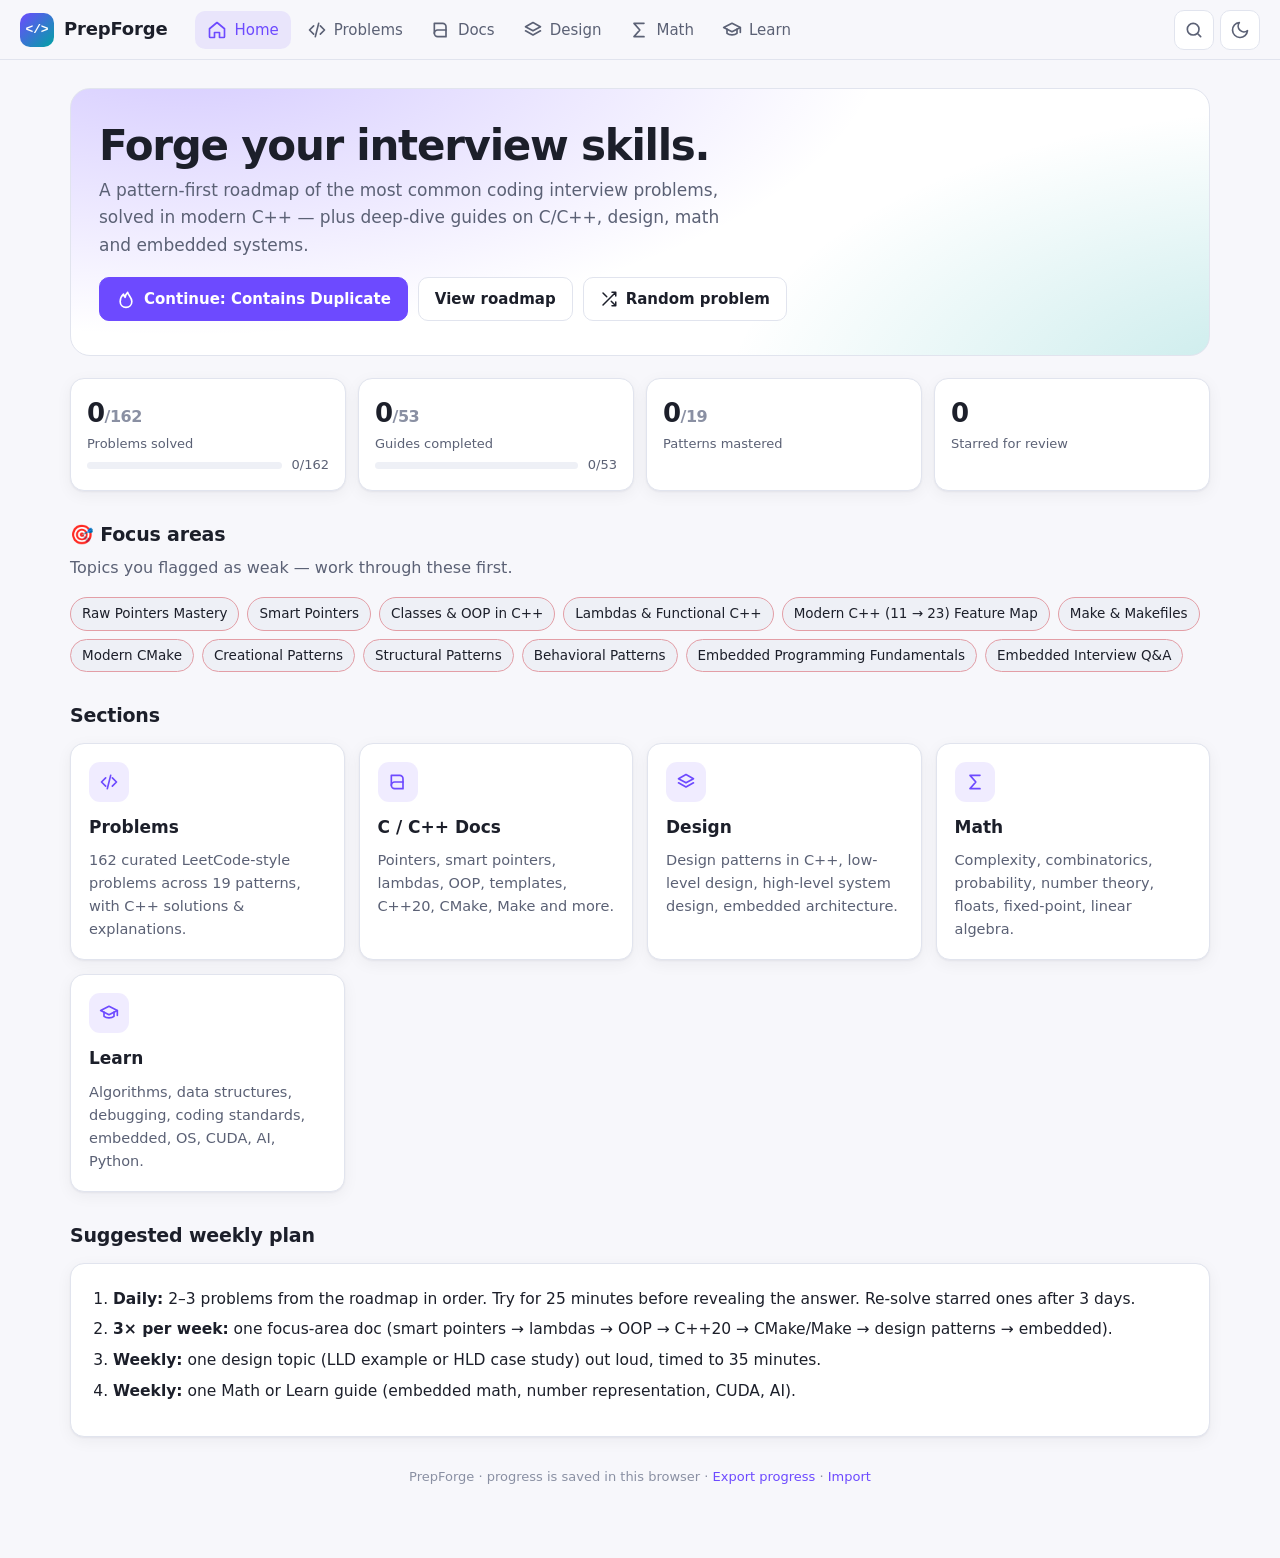
==== index.html @ 1834f897 "Add PrepForge interview prep site for GitHub Pages Static, dependency-free single-page site (works o" ====
<!doctype html>
<html lang="en">
<head>
  <meta charset="utf-8">
  <meta name="viewport" content="width=device-width, initial-scale=1, viewport-fit=cover">
  <title>PrepForge — C/C++ Interview Prep</title>
  <meta name="description" content="Pattern-based LeetCode roadmap with C++ solutions, plus in-depth C/C++, design, math, embedded, CUDA and AI study guides.">
  <meta name="theme-color" content="#0f1117" media="(prefers-color-scheme: dark)">
  <meta name="theme-color" content="#f7f7fb" media="(prefers-color-scheme: light)">
  <link rel="icon" href="data:image/svg+xml,%3Csvg xmlns='http://www.w3.org/2000/svg' viewBox='0 0 64 64'%3E%3Crect width='64' height='64' rx='14' fill='%237c5cff'/%3E%3Cpath d='M22 20 10 32l12 12M42 20l12 12-12 12M36 16l-8 32' stroke='white' stroke-width='5' fill='none' stroke-linecap='round' stroke-linejoin='round'/%3E%3C/svg%3E">
  <link rel="stylesheet" href="css/style.css">
  <script>
    // Apply saved theme before paint to avoid a flash.
    (function () {
      try {
        var t = localStorage.getItem('pf.theme');
        if (!t) t = matchMedia('(prefers-color-scheme: dark)').matches ? 'dark' : 'light';
        document.documentElement.setAttribute('data-theme', t);
      } catch (e) { document.documentElement.setAttribute('data-theme', 'dark'); }
    })();
  </script>
</head>
<body>
  <header class="topbar">
    <a class="brand" href="#/">
      <span class="brand-logo" aria-hidden="true">&lt;/&gt;</span>
      <span class="brand-name">PrepForge</span>
    </a>
    <nav class="topnav" id="topnav" aria-label="Main"></nav>
    <div class="top-actions">
      <button class="icon-btn" id="searchBtn" aria-label="Search (press /)" title="Search (/)">
        <svg viewBox="0 0 24 24" width="20" height="20"><circle cx="11" cy="11" r="7"/><path d="m20 20-3.5-3.5"/></svg>
      </button>
      <button class="icon-btn" id="themeBtn" aria-label="Toggle dark mode" title="Toggle theme">
        <svg class="i-sun" viewBox="0 0 24 24" width="20" height="20"><circle cx="12" cy="12" r="4"/><path d="M12 2v2M12 20v2M4.9 4.9l1.4 1.4M17.7 17.7l1.4 1.4M2 12h2M20 12h2M4.9 19.1l1.4-1.4M17.7 6.3l1.4-1.4"/></svg>
        <svg class="i-moon" viewBox="0 0 24 24" width="20" height="20"><path d="M21 12.8A9 9 0 1 1 11.2 3a7 7 0 0 0 9.8 9.8z"/></svg>
      </button>
    </div>
  </header>

  <main id="app" tabindex="-1">
    <div class="loading">Loading…</div>
  </main>

  <nav class="bottomnav" id="bottomnav" aria-label="Main mobile"></nav>

  <div class="search-overlay" id="searchOverlay" hidden>
    <div class="search-panel" role="dialog" aria-label="Search">
      <div class="search-input-row">
        <svg viewBox="0 0 24 24" width="20" height="20"><circle cx="11" cy="11" r="7"/><path d="m20 20-3.5-3.5"/></svg>
        <input id="searchInput" type="search" placeholder="Search problems, docs, patterns…" autocomplete="off">
        <button class="icon-btn" id="searchClose" aria-label="Close search">✕</button>
      </div>
      <div class="search-results" id="searchResults"></div>
    </div>
  </div>

  <noscript><p style="padding:2rem">PrepForge needs JavaScript enabled.</p></noscript>
  <script src="js/manifest.js"></script>
  <script src="js/markdown.js"></script>
  <script src="js/app.js"></script>
</body>
</html>
---- css/style.css ----
/* ===== Theme tokens ===== */
:root {
  --bg: #f7f7fb;
  --bg-elev: #ffffff;
  --bg-soft: #eef0f6;
  --bg-code: #f3f4f9;
  --text: #1c1f2a;
  --text-dim: #5b6175;
  --text-faint: #8a90a3;
  --border: #e1e4ee;
  --accent: #6d4aff;
  --accent-2: #00a3a3;
  --accent-soft: rgba(109, 74, 255, .10);
  --easy: #12a150;
  --medium: #d68a00;
  --hard: #e5484d;
  --shadow: 0 1px 2px rgba(20, 22, 40, .05), 0 4px 16px rgba(20, 22, 40, .05);
  --radius: 14px;
  --mono: ui-monospace, SFMono-Regular, "JetBrains Mono", "Cascadia Code", Menlo, Consolas, monospace;
  --sans: system-ui, -apple-system, "Segoe UI", Roboto, "Helvetica Neue", Arial, sans-serif;
  /* syntax */
  --tk-kw: #8a3ffc;
  --tk-type: #0072c3;
  --tk-str: #198038;
  --tk-num: #b8530b;
  --tk-com: #8a90a3;
  --tk-pre: #d0177a;
  --tk-fn: #005d5d;
  --topbar-h: 60px;
  --bottomnav-h: 0px;
  color-scheme: light;
}
[data-theme="dark"] {
  --bg: #0f1117;
  --bg-elev: #171a23;
  --bg-soft: #1e2230;
  --bg-code: #12141c;
  --text: #e7e9f0;
  --text-dim: #a3a9bb;
  --text-faint: #6f7589;
  --border: #272b3a;
  --accent: #9d85ff;
  --accent-2: #3dd6d0;
  --accent-soft: rgba(157, 133, 255, .14);
  --easy: #3ddc84;
  --medium: #ffc53d;
  --hard: #ff6369;
  --shadow: 0 1px 2px rgba(0, 0, 0, .3), 0 6px 20px rgba(0, 0, 0, .25);
  --tk-kw: #c792ea;
  --tk-type: #82aaff;
  --tk-str: #c3e88d;
  --tk-num: #f78c6c;
  --tk-com: #697098;
  --tk-pre: #ff79c6;
  --tk-fn: #89ddff;
  color-scheme: dark;
}

/* ===== Base ===== */
* { box-sizing: border-box; }
html { -webkit-text-size-adjust: 100%; scroll-padding-top: calc(var(--topbar-h) + 12px); }
body {
  margin: 0;
  background: var(--bg);
  color: var(--text);
  font: 16px/1.6 var(--sans);
  min-height: 100vh;
  overflow-x: hidden;
}
a { color: var(--accent); text-decoration: none; }
a:hover { text-decoration: underline; }
button { font: inherit; color: inherit; cursor: pointer; }
svg { stroke: currentColor; fill: none; stroke-width: 2; stroke-linecap: round; stroke-linejoin: round; flex-shrink: 0; }
:focus-visible { outline: 2px solid var(--accent); outline-offset: 2px; border-radius: 6px; }
main { outline: none; }

/* ===== Top bar ===== */
.topbar {
  position: sticky; top: 0; z-index: 50;
  height: var(--topbar-h);
  display: flex; align-items: center; gap: 16px;
  padding: 0 20px;
  background: color-mix(in srgb, var(--bg) 85%, transparent);
  backdrop-filter: saturate(1.4) blur(12px);
  -webkit-backdrop-filter: saturate(1.4) blur(12px);
  border-bottom: 1px solid var(--border);
}
.brand { display: flex; align-items: center; gap: 10px; color: var(--text); font-weight: 700; font-size: 18px; letter-spacing: -.01em; }
.brand:hover { text-decoration: none; }
.brand-logo {
  display: grid; place-items: center; width: 34px; height: 34px; border-radius: 10px;
  background: linear-gradient(135deg, var(--accent), var(--accent-2));
  color: #fff; font: 700 13px var(--mono);
}
.topnav { display: flex; gap: 4px; margin-left: 12px; flex: 1; }
.topnav a {
  display: flex; align-items: center; gap: 7px;
  padding: 7px 12px; border-radius: 10px; color: var(--text-dim); font-weight: 500; font-size: 15px;
}
.topnav a:hover { background: var(--bg-soft); color: var(--text); text-decoration: none; }
.topnav a.active { background: var(--accent-soft); color: var(--accent); }
.top-actions { display: flex; gap: 6px; margin-left: auto; }
.icon-btn {
  display: grid; place-items: center; width: 40px; height: 40px;
  border-radius: 10px; border: 1px solid var(--border); background: var(--bg-elev); color: var(--text-dim);
}
.icon-btn:hover { color: var(--text); border-color: var(--text-faint); }
[data-theme="dark"] .i-moon, [data-theme="light"] .i-sun { display: none; }

/* ===== Bottom nav (mobile) ===== */
.bottomnav { display: none; }
@media (max-width: 860px) {
  :root { --bottomnav-h: 64px; }
  .topnav { display: none; }
  .topbar { padding: 0 16px; }
  .bottomnav {
    display: flex; position: fixed; bottom: 0; left: 0; right: 0; z-index: 50;
    height: calc(var(--bottomnav-h) + env(safe-area-inset-bottom));
    padding-bottom: env(safe-area-inset-bottom);
    background: color-mix(in srgb, var(--bg-elev) 92%, transparent);
    backdrop-filter: blur(12px); -webkit-backdrop-filter: blur(12px);
    border-top: 1px solid var(--border);
  }
  .bottomnav a {
    flex: 1; display: flex; flex-direction: column; align-items: center; justify-content: center; gap: 3px;
    color: var(--text-faint); font-size: 11px; font-weight: 600; min-width: 0;
  }
  .bottomnav a:hover { text-decoration: none; }
  .bottomnav a.active { color: var(--accent); }
  body { padding-bottom: calc(var(--bottomnav-h) + env(safe-area-inset-bottom)); }
}

/* ===== Layout ===== */
#app { max-width: 1180px; margin: 0 auto; padding: 28px 20px 60px; }
@media (max-width: 600px) { #app { padding: 18px 16px 40px; } }
.loading { color: var(--text-dim); padding: 40px 0; text-align: center; }
.page-head { margin-bottom: 22px; }
.page-head h1 { margin: 0 0 6px; font-size: clamp(26px, 4vw, 34px); letter-spacing: -.02em; line-height: 1.2; }
.page-head p { margin: 0; color: var(--text-dim); max-width: 760px; }
.crumbs { font-size: 14px; color: var(--text-faint); margin-bottom: 10px; display: flex; flex-wrap: wrap; gap: 6px; align-items: center; }
.crumbs a { color: var(--text-dim); }
.muted { color: var(--text-dim); }
.faint { color: var(--text-faint); }

.card {
  background: var(--bg-elev); border: 1px solid var(--border); border-radius: var(--radius);
  box-shadow: var(--shadow); padding: 18px;
}
.grid { display: grid; gap: 14px; }
.grid-2 { grid-template-columns: repeat(auto-fill, minmax(280px, 1fr)); }
.grid-3 { grid-template-columns: repeat(auto-fill, minmax(240px, 1fr)); }

.btn {
  display: inline-flex; align-items: center; gap: 8px; justify-content: center;
  padding: 9px 16px; border-radius: 10px; border: 1px solid var(--border);
  background: var(--bg-elev); color: var(--text); font-weight: 600; font-size: 15px;
}
.btn:hover { border-color: var(--text-faint); text-decoration: none; }
.btn-primary { background: var(--accent); border-color: var(--accent); color: #fff; }
[data-theme="dark"] .btn-primary { color: #14102b; }
.btn-primary:hover { filter: brightness(1.08); border-color: var(--accent); }
.btn-sm { padding: 6px 11px; font-size: 14px; border-radius: 8px; }
.btn-row { display: flex; flex-wrap: wrap; gap: 10px; }

/* ===== Hero / home ===== */
.hero {
  position: relative; overflow: hidden;
  padding: 34px 28px; border-radius: 20px; margin-bottom: 22px;
  background:
    radial-gradient(700px 300px at 10% -20%, color-mix(in srgb, var(--accent) 30%, transparent), transparent),
    radial-gradient(600px 300px at 110% 120%, color-mix(in srgb, var(--accent-2) 25%, transparent), transparent),
    var(--bg-elev);
  border: 1px solid var(--border);
}
.hero h1 { margin: 0 0 8px; font-size: clamp(28px, 5vw, 42px); letter-spacing: -.03em; line-height: 1.1; }
.hero p { margin: 0 0 18px; color: var(--text-dim); max-width: 640px; font-size: 17px; }
.stats { display: grid; grid-template-columns: repeat(auto-fit, minmax(150px, 1fr)); gap: 12px; margin: 18px 0 26px; }
.stat { padding: 14px 16px; }
.stat .num { font-size: 26px; font-weight: 750; letter-spacing: -.02em; }
.stat .lbl { font-size: 13px; color: var(--text-dim); }
.section-title { font-size: 19px; margin: 28px 0 12px; letter-spacing: -.01em; display: flex; align-items: center; gap: 10px; }
.tile { display: flex; flex-direction: column; gap: 8px; color: var(--text); transition: transform .15s, border-color .15s; }
.tile:hover { text-decoration: none; transform: translateY(-2px); border-color: color-mix(in srgb, var(--accent) 50%, var(--border)); }
.tile .tile-icon { width: 40px; height: 40px; border-radius: 11px; display: grid; place-items: center; background: var(--accent-soft); color: var(--accent); }
.tile h3 { margin: 4px 0 0; font-size: 17px; }
.tile p { margin: 0; color: var(--text-dim); font-size: 14.5px; }
.chip-list { display: flex; flex-wrap: wrap; gap: 8px; }
.chip {
  display: inline-flex; align-items: center; gap: 6px; padding: 5px 11px; border-radius: 999px;
  background: var(--bg-soft); border: 1px solid var(--border); color: var(--text); font-size: 13.5px; font-weight: 500;
}
a.chip:hover { border-color: var(--accent); text-decoration: none; }
.chip.weak { border-color: color-mix(in srgb, var(--hard) 45%, var(--border)); }
.chip.done { opacity: .6; }

/* progress */
.bar { height: 7px; border-radius: 99px; background: var(--bg-soft); overflow: hidden; }
.bar > span { display: block; height: 100%; background: linear-gradient(90deg, var(--accent), var(--accent-2)); border-radius: 99px; transition: width .3s; }
.bar-row { display: flex; align-items: center; gap: 10px; font-size: 13px; color: var(--text-dim); }
.bar-row .bar { flex: 1; }

/* ===== Roadmap ===== */
.roadmap { display: flex; flex-direction: column; align-items: center; gap: 0; padding: 6px 0 10px; }
.rm-level { display: flex; justify-content: center; gap: 14px; flex-wrap: wrap; width: 100%; position: relative; }
.rm-connector { width: 2px; height: 26px; background: linear-gradient(var(--border), var(--accent)); opacity: .7; }
.rm-node {
  width: 220px; max-width: 100%; padding: 13px 14px; color: var(--text);
  display: flex; flex-direction: column; gap: 8px;
  transition: transform .15s, border-color .15s;
}
.rm-node:hover { text-decoration: none; transform: translateY(-2px); border-color: var(--accent); }
.rm-node .rm-title { font-weight: 650; font-size: 15px; display: flex; justify-content: space-between; gap: 8px; }
.rm-node .rm-count { color: var(--text-faint); font-weight: 500; font-size: 13px; white-space: nowrap; }
.rm-node.complete { border-color: color-mix(in srgb, var(--easy) 60%, var(--border)); }
@media (max-width: 600px) {
  .rm-level { flex-direction: column; align-items: stretch; gap: 10px; }
  .rm-node { width: 100%; }
}

/* ===== Problems list ===== */
.toolbar { display: flex; flex-wrap: wrap; gap: 10px; align-items: center; margin-bottom: 14px; }
.toolbar input[type=search], .toolbar select {
  padding: 9px 12px; border-radius: 10px; border: 1px solid var(--border); background: var(--bg-elev); color: var(--text); font: inherit; font-size: 15px;
}
.toolbar input[type=search] { flex: 1; min-width: 180px; }
.seg { display: inline-flex; border: 1px solid var(--border); border-radius: 10px; overflow: hidden; background: var(--bg-elev); }
.seg button { border: 0; background: transparent; padding: 8px 12px; font-size: 14px; color: var(--text-dim); font-weight: 600; }
.seg button.on { background: var(--accent-soft); color: var(--accent); }
.plist { display: flex; flex-direction: column; gap: 0; padding: 0; overflow: hidden; }
.prow {
  display: grid; grid-template-columns: 34px 1fr auto auto; gap: 12px; align-items: center;
  padding: 12px 16px; border-bottom: 1px solid var(--border); color: var(--text);
}
.prow:last-child { border-bottom: 0; }
.prow:hover { background: var(--bg-soft); }
.prow a.ptitle { color: var(--text); font-weight: 550; }
.prow .pmeta { font-size: 12.5px; color: var(--text-faint); }
.check {
  appearance: none; -webkit-appearance: none; width: 22px; height: 22px; border-radius: 7px;
  border: 2px solid var(--text-faint); display: grid; place-items: center; margin: 0; cursor: pointer; background: transparent;
}
.check:checked { background: var(--easy); border-color: var(--easy); }
.check:checked::after { content: ""; width: 6px; height: 11px; border: solid #fff; border-width: 0 2.5px 2.5px 0; transform: translateY(-1px) rotate(45deg); }
.star { border: 0; background: none; font-size: 18px; color: var(--text-faint); padding: 2px 4px; line-height: 1; }
.star.on { color: var(--medium); }
.diff { font-size: 12.5px; font-weight: 700; padding: 3px 9px; border-radius: 99px; white-space: nowrap; }
.diff.Easy { color: var(--easy); background: color-mix(in srgb, var(--easy) 13%, transparent); }
.diff.Medium { color: var(--medium); background: color-mix(in srgb, var(--medium) 15%, transparent); }
.diff.Hard { color: var(--hard); background: color-mix(in srgb, var(--hard) 13%, transparent); }
@media (max-width: 600px) {
  .prow { grid-template-columns: 30px 1fr auto; padding: 12px; gap: 10px; }
  .prow .star { display: none; }
}

/* ===== Problem detail ===== */
.problem-head { display: flex; flex-wrap: wrap; align-items: center; gap: 10px; margin-bottom: 6px; }
.problem-head h1 { margin: 0; font-size: clamp(24px, 4vw, 30px); letter-spacing: -.02em; line-height: 1.2; flex-basis: 100%; }
.panel { margin-top: 16px; }
.panel h2 { font-size: 16px; text-transform: uppercase; letter-spacing: .06em; color: var(--text-faint); margin: 0 0 8px; }
.reveal-box { border: 1.5px dashed var(--border); border-radius: var(--radius); padding: 22px; text-align: center; }
.reveal-box p { margin: 0 0 12px; color: var(--text-dim); font-size: 14.5px; }
.pager { display: flex; justify-content: space-between; gap: 10px; margin-top: 26px; flex-wrap: wrap; }
.pager a { flex: 1; min-width: 140px; }
.pager .next { text-align: right; }
.pager small { display: block; color: var(--text-faint); font-size: 12px; }

/* ===== Articles ===== */
.article-layout { display: grid; grid-template-columns: 250px minmax(0, 1fr); gap: 32px; align-items: start; }
.sidebar { position: sticky; top: calc(var(--topbar-h) + 16px); max-height: calc(100vh - var(--topbar-h) - 32px); overflow: auto; padding-right: 6px; font-size: 14.5px; }
.sidebar h4 { margin: 16px 0 6px; font-size: 12px; text-transform: uppercase; letter-spacing: .07em; color: var(--text-faint); }
.sidebar h4:first-child { margin-top: 0; }
.sidebar a { display: flex; gap: 8px; align-items: center; padding: 5px 10px; border-radius: 8px; color: var(--text-dim); }
.sidebar a:hover { background: var(--bg-soft); text-decoration: none; color: var(--text); }
.sidebar a.active { background: var(--accent-soft); color: var(--accent); font-weight: 600; }
.sidebar .dot { width: 7px; height: 7px; border-radius: 50%; background: var(--border); flex-shrink: 0; }
.sidebar .dot.read { background: var(--easy); }
.mobile-toc { display: none; margin-bottom: 14px; padding: 4px 4px; }
.mobile-toc summary { cursor: pointer; font-weight: 600; padding: 10px 14px; }
.mobile-toc .sidebar { position: static; max-height: none; padding: 0 8px 10px; }
@media (max-width: 860px) {
  .article-layout { grid-template-columns: minmax(0, 1fr); }
  .article-layout > .sidebar { display: none; }
  .mobile-toc { display: block; }
}
.group-block { margin-bottom: 22px; }
.group-block h2 { font-size: 17px; margin: 0 0 10px; color: var(--text-dim); font-weight: 650; }
.article-card { display: flex; flex-direction: column; gap: 6px; color: var(--text); padding: 15px 16px; }
.article-card:hover { text-decoration: none; border-color: var(--accent); }
.article-card h3 { margin: 0; font-size: 16px; display: flex; justify-content: space-between; gap: 8px; align-items: flex-start; }
.article-card p { margin: 0; font-size: 14px; color: var(--text-dim); }
.tag { font-size: 11.5px; font-weight: 700; padding: 2px 8px; border-radius: 99px; background: color-mix(in srgb, var(--hard) 14%, transparent); color: var(--hard); white-space: nowrap; }
.tag.ok { background: color-mix(in srgb, var(--easy) 14%, transparent); color: var(--easy); }
.read-toggle { display: flex; align-items: center; gap: 10px; margin: 26px 0 0; padding: 14px 16px; }

/* ===== Prose (rendered markdown) ===== */
.prose { font-size: 16.5px; line-height: 1.72; overflow-wrap: break-word; }
.prose > :first-child { margin-top: 0; }
.prose h1 { font-size: clamp(26px, 4vw, 34px); letter-spacing: -.02em; line-height: 1.2; margin: 0 0 14px; }
.prose h2 { font-size: 23px; margin: 36px 0 12px; padding-top: 8px; border-top: 1px solid var(--border); letter-spacing: -.01em; line-height: 1.3; }
.prose h3 { font-size: 19px; margin: 26px 0 8px; line-height: 1.35; }
.prose h4 { font-size: 16.5px; margin: 20px 0 6px; }
.prose p { margin: 0 0 14px; }
.prose ul, .prose ol { margin: 0 0 14px; padding-left: 24px; }
.prose li { margin: 4px 0; }
.prose li > ul, .prose li > ol { margin: 4px 0; }
.prose strong { font-weight: 680; }
.prose hr { border: 0; border-top: 1px solid var(--border); margin: 28px 0; }
.prose code {
  overflow-wrap: anywhere;
  font-variant-ligatures: none;
  font-family: var(--mono); font-size: .86em; padding: .12em .38em; border-radius: 6px;
  background: var(--bg-soft); border: 1px solid var(--border);
}
.prose blockquote {
  margin: 0 0 16px; padding: 12px 16px; border-left: 4px solid var(--accent);
  background: var(--accent-soft); border-radius: 0 10px 10px 0;
}
.prose blockquote > :last-child { margin-bottom: 0; }
.prose blockquote.warn { border-left-color: var(--medium); background: color-mix(in srgb, var(--medium) 11%, transparent); }
.prose blockquote.danger { border-left-color: var(--hard); background: color-mix(in srgb, var(--hard) 10%, transparent); }
.prose blockquote.tip { border-left-color: var(--easy); background: color-mix(in srgb, var(--easy) 10%, transparent); }
.table-wrap { overflow-x: auto; margin: 0 0 16px; border: 1px solid var(--border); border-radius: 10px; }
.prose table { border-collapse: collapse; width: 100%; font-size: 14.5px; }
.prose th, .prose td { padding: 8px 12px; border-bottom: 1px solid var(--border); text-align: left; vertical-align: top; }
.prose th { background: var(--bg-soft); font-weight: 650; white-space: nowrap; }
.prose tr:last-child td { border-bottom: 0; }

/* code blocks */
.codeblock { position: relative; margin: 0 0 16px; border: 1px solid var(--border); border-radius: 12px; background: var(--bg-code); overflow: hidden; }
.codeblock .code-head { display: flex; justify-content: space-between; align-items: center; padding: 6px 8px 6px 14px; font: 600 12px var(--mono); color: var(--text-faint); border-bottom: 1px solid var(--border); text-transform: lowercase; }
.codeblock pre { margin: 0; padding: 14px 16px; overflow-x: auto; font: 13.8px/1.6 var(--mono); tab-size: 4; -webkit-overflow-scrolling: touch; font-variant-ligatures: none; }
@media (max-width: 600px) { .codeblock pre { font-size: 12.5px; padding: 12px; } .prose { font-size: 16px; } }
.codeblock code { overflow-wrap: normal; font-family: inherit; background: none; border: 0; padding: 0; font-size: inherit; }
.copy-btn { border: 1px solid var(--border); background: var(--bg-elev); color: var(--text-dim); border-radius: 7px; padding: 3px 9px; font: 600 12px var(--sans); }
.copy-btn:hover { color: var(--text); }
.tk-kw { color: var(--tk-kw); font-weight: 600; }
.tk-type { color: var(--tk-type); }
.tk-str { color: var(--tk-str); }
.tk-num { color: var(--tk-num); }
.tk-com { color: var(--tk-com); font-style: italic; }
.tk-pre { color: var(--tk-pre); }
.tk-fn { color: var(--tk-fn); }

/* ===== Search overlay ===== */
.search-overlay { position: fixed; inset: 0; z-index: 100; background: rgba(8, 10, 20, .5); backdrop-filter: blur(3px); display: flex; justify-content: center; padding: 70px 16px 16px; }
.search-overlay[hidden] { display: none; }
.search-panel { width: 100%; max-width: 640px; max-height: 75vh; display: flex; flex-direction: column; background: var(--bg-elev); border: 1px solid var(--border); border-radius: 16px; box-shadow: 0 20px 60px rgba(0,0,0,.35); overflow: hidden; }
.search-input-row { display: flex; align-items: center; gap: 10px; padding: 10px 12px 10px 16px; border-bottom: 1px solid var(--border); color: var(--text-faint); }
.search-input-row input { flex: 1; border: 0; background: transparent; color: var(--text); font: inherit; font-size: 17px; outline: none; padding: 6px 0; min-width: 0; }
.search-results { overflow: auto; padding: 6px; }
.sr-item { display: flex; justify-content: space-between; gap: 10px; align-items: center; padding: 10px 12px; border-radius: 10px; color: var(--text); }
.sr-item:hover, .sr-item.sel { background: var(--accent-soft); text-decoration: none; }
.sr-item small { color: var(--text-faint); white-space: nowrap; }
.sr-empty { padding: 20px; text-align: center; color: var(--text-faint); }

.toast { position: fixed; left: 50%; bottom: calc(var(--bottomnav-h) + 20px); transform: translateX(-50%); background: var(--text); color: var(--bg); padding: 9px 16px; border-radius: 10px; font-size: 14px; z-index: 200; box-shadow: var(--shadow); }
footer.site-foot { text-align: center; color: var(--text-faint); font-size: 13px; padding: 30px 0 10px; }
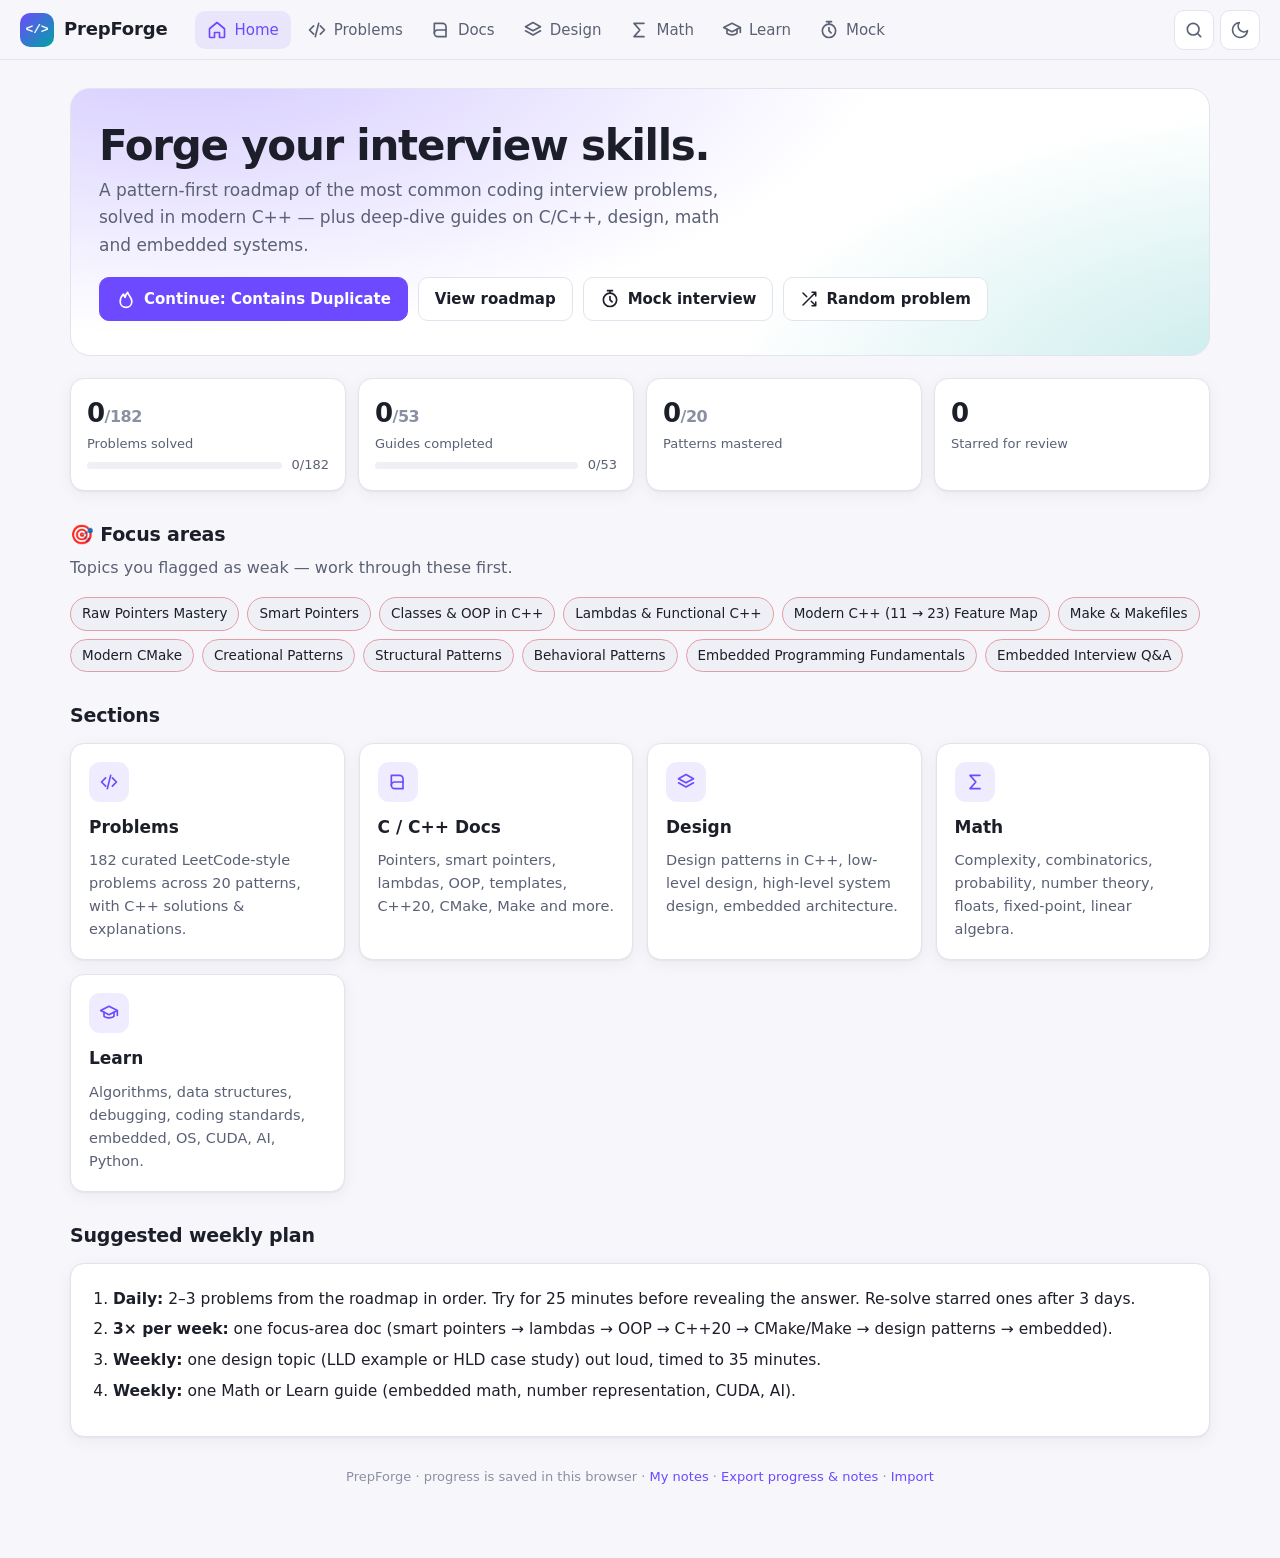
==== commit f0f05e14: "Add Mock Interview mode with coding + knowledge questions - New "Mock" page (nav, home and roadmap l" ====
--- a/index.html
+++ b/index.html
@@ -42,6 +42,7 @@
     <div class="loading">Loading…</div>
   </main>
 
+  <a class="mock-pill" id="mockPill" href="#/mock" hidden></a>
   <nav class="bottomnav" id="bottomnav" aria-label="Main mobile"></nav>
 
   <div class="search-overlay" id="searchOverlay" hidden>
--- a/css/style.css
+++ b/css/style.css
@@ -355,3 +355,74 @@
 
 .toast { position: fixed; left: 50%; bottom: calc(var(--bottomnav-h) + 20px); transform: translateX(-50%); background: var(--text); color: var(--bg); padding: 9px 16px; border-radius: 10px; font-size: 14px; z-index: 200; box-shadow: var(--shadow); }
 footer.site-foot { text-align: center; color: var(--text-faint); font-size: 13px; padding: 30px 0 10px; }
+
+/* approach tabs */
+.approach-tabs { display: flex; flex-wrap: wrap; margin: 4px 0 14px; width: 100%; }
+.approach-tabs button { flex: 1 1 auto; border-right: 1px solid var(--border); }
+.approach-tabs button:last-child { border-right: 0; }
+.approach-pane[hidden] { display: none; }
+
+/* notes */
+.note-tabs { margin-bottom: 10px; }
+.note-box { width: 100%; min-height: 140px; resize: vertical; padding: 12px 14px; border-radius: 10px; border: 1px solid var(--border); background: var(--bg-code); color: var(--text); font: 15px/1.55 var(--mono); font-variant-ligatures: none; }
+.note-box:focus { outline: 2px solid var(--accent); outline-offset: 0; }
+.note-preview { padding: 6px 2px; min-height: 60px; }
+.note-status { font-size: 13px; margin-top: 8px; }
+.note-dot { font-size: 13px; }
+.rm-node.extra { width: auto; }
+
+/* mock interview */
+.form-grid { display: grid; grid-template-columns: repeat(auto-fill, minmax(200px, 1fr)); gap: 14px; }
+.form-grid label { display: flex; flex-direction: column; gap: 6px; font-size: 14px; font-weight: 600; color: var(--text-dim); }
+.form-grid select { padding: 9px 12px; border-radius: 10px; border: 1px solid var(--border); background: var(--bg-elev); color: var(--text); font: inherit; font-size: 15px; }
+.mock-checks { display: flex; flex-wrap: wrap; gap: 10px 18px; align-items: center; margin-top: 14px; font-size: 14.5px; }
+.mock-checks label { display: flex; gap: 8px; align-items: center; }
+.mock-bar { position: sticky; top: calc(var(--topbar-h) + 8px); z-index: 20; display: flex; align-items: center; gap: 14px; padding: 12px 16px; margin-bottom: 14px; flex-wrap: wrap; }
+.mock-clock { display: flex; flex-direction: column; min-width: 92px; }
+.mock-clock span { font: 700 26px/1.1 var(--mono); letter-spacing: .02em; }
+.mock-clock small { color: var(--text-faint); font-size: 12px; }
+.mock-progress { flex: 1; min-width: 120px; }
+.mock-bar.warn .mock-clock span { color: var(--medium); }
+.mock-bar.crit .mock-clock span { color: var(--hard); }
+.mock-bar.crit { border-color: var(--hard); }
+.mock-tabs { display: flex; flex-wrap: wrap; gap: 8px; margin-bottom: 14px; }
+.mock-tab { padding: 7px 14px; border-radius: 999px; border: 1px solid var(--border); background: var(--bg-elev); color: var(--text-dim); font-weight: 600; font-size: 14px; }
+.mock-tab.on { border-color: var(--accent); color: var(--accent); background: var(--accent-soft); }
+.mock-tab.graded::after { content: " ✓"; }
+.mock-tab.graded.missed::after { content: " ✗"; }
+.mock-q-head { display: flex; flex-wrap: wrap; gap: 8px; align-items: center; }
+.mock-title { font-size: 21px; margin: 12px 0 10px; line-height: 1.35; }
+.mock-label { display: block; font-weight: 650; font-size: 14px; color: var(--text-dim); margin: 8px 0 6px; }
+.mock-answer-box { margin-top: 14px; padding: 14px 16px; border-radius: 12px; border: 1px solid var(--border); background: var(--bg-soft); }
+.mock-answer-box h3 { margin: 0 0 8px; font-size: 16px; }
+.grade-row { display: flex; flex-wrap: wrap; gap: 8px; align-items: center; margin-top: 16px; padding-top: 14px; border-top: 1px solid var(--border); }
+.grade-btn.on.solved, .grade-btn.on.got { background: color-mix(in srgb, var(--easy) 18%, transparent); border-color: var(--easy); color: var(--easy); }
+.grade-btn.on.partial { background: color-mix(in srgb, var(--medium) 18%, transparent); border-color: var(--medium); color: var(--medium); }
+.grade-btn.on.missed { background: color-mix(in srgb, var(--hard) 15%, transparent); border-color: var(--hard); color: var(--hard); }
+.grade-btn:disabled { cursor: default; opacity: .75; }
+.grade-chip { display: inline-block; font-size: 11.5px; font-weight: 700; padding: 2px 8px; border-radius: 99px; background: var(--bg-soft); color: var(--text-faint); border: 1px solid var(--border); }
+.grade-chip.solved, .grade-chip.got { color: var(--easy); border-color: var(--easy); }
+.grade-chip.partial { color: var(--medium); border-color: var(--medium); }
+.grade-chip.missed { color: var(--hard); border-color: var(--hard); }
+.mock-row { grid-template-columns: 52px 1fr auto; }
+.mock-table td, .mock-table th { white-space: nowrap; }
+.table-card { padding: 0; overflow: hidden; }
+.pager button.card { flex: 1; min-width: 140px; text-align: left; font: inherit; color: var(--text); cursor: pointer; }
+.pager button.card.next { text-align: right; }
+.pager button.card:hover { border-color: var(--accent); }
+.mock-pill { position: fixed; right: 16px; bottom: calc(var(--bottomnav-h) + 16px + env(safe-area-inset-bottom)); z-index: 60; padding: 10px 16px; border-radius: 999px; background: var(--accent); color: #fff; font-size: 14px; box-shadow: var(--shadow); }
+[data-theme="dark"] .mock-pill { color: #14102b; }
+.mock-pill:hover { text-decoration: none; filter: brightness(1.08); }
+.mock-pill.warn { background: var(--medium); color: #1c1f2a; }
+.mock-pill.crit { background: var(--hard); color: #fff; }
+.mock-pill[hidden] { display: none; }
+@media (max-width: 860px) { .bottomnav a span { font-size: 10.5px; } }
+@media (max-width: 600px) { .mock-clock span { font-size: 22px; } .mock-title { font-size: 19px; } }
+@media (max-width: 600px) {
+  .mock-bar { flex-wrap: nowrap; gap: 10px; padding: 8px 12px; }
+  .mock-clock { min-width: 0; }
+  .mock-clock small { display: none; }
+  .mock-progress { min-width: 40px; }
+  .mock-bar .btn-sm { padding: 6px 10px; white-space: nowrap; }
+  .hide-sm { display: none; }
+}
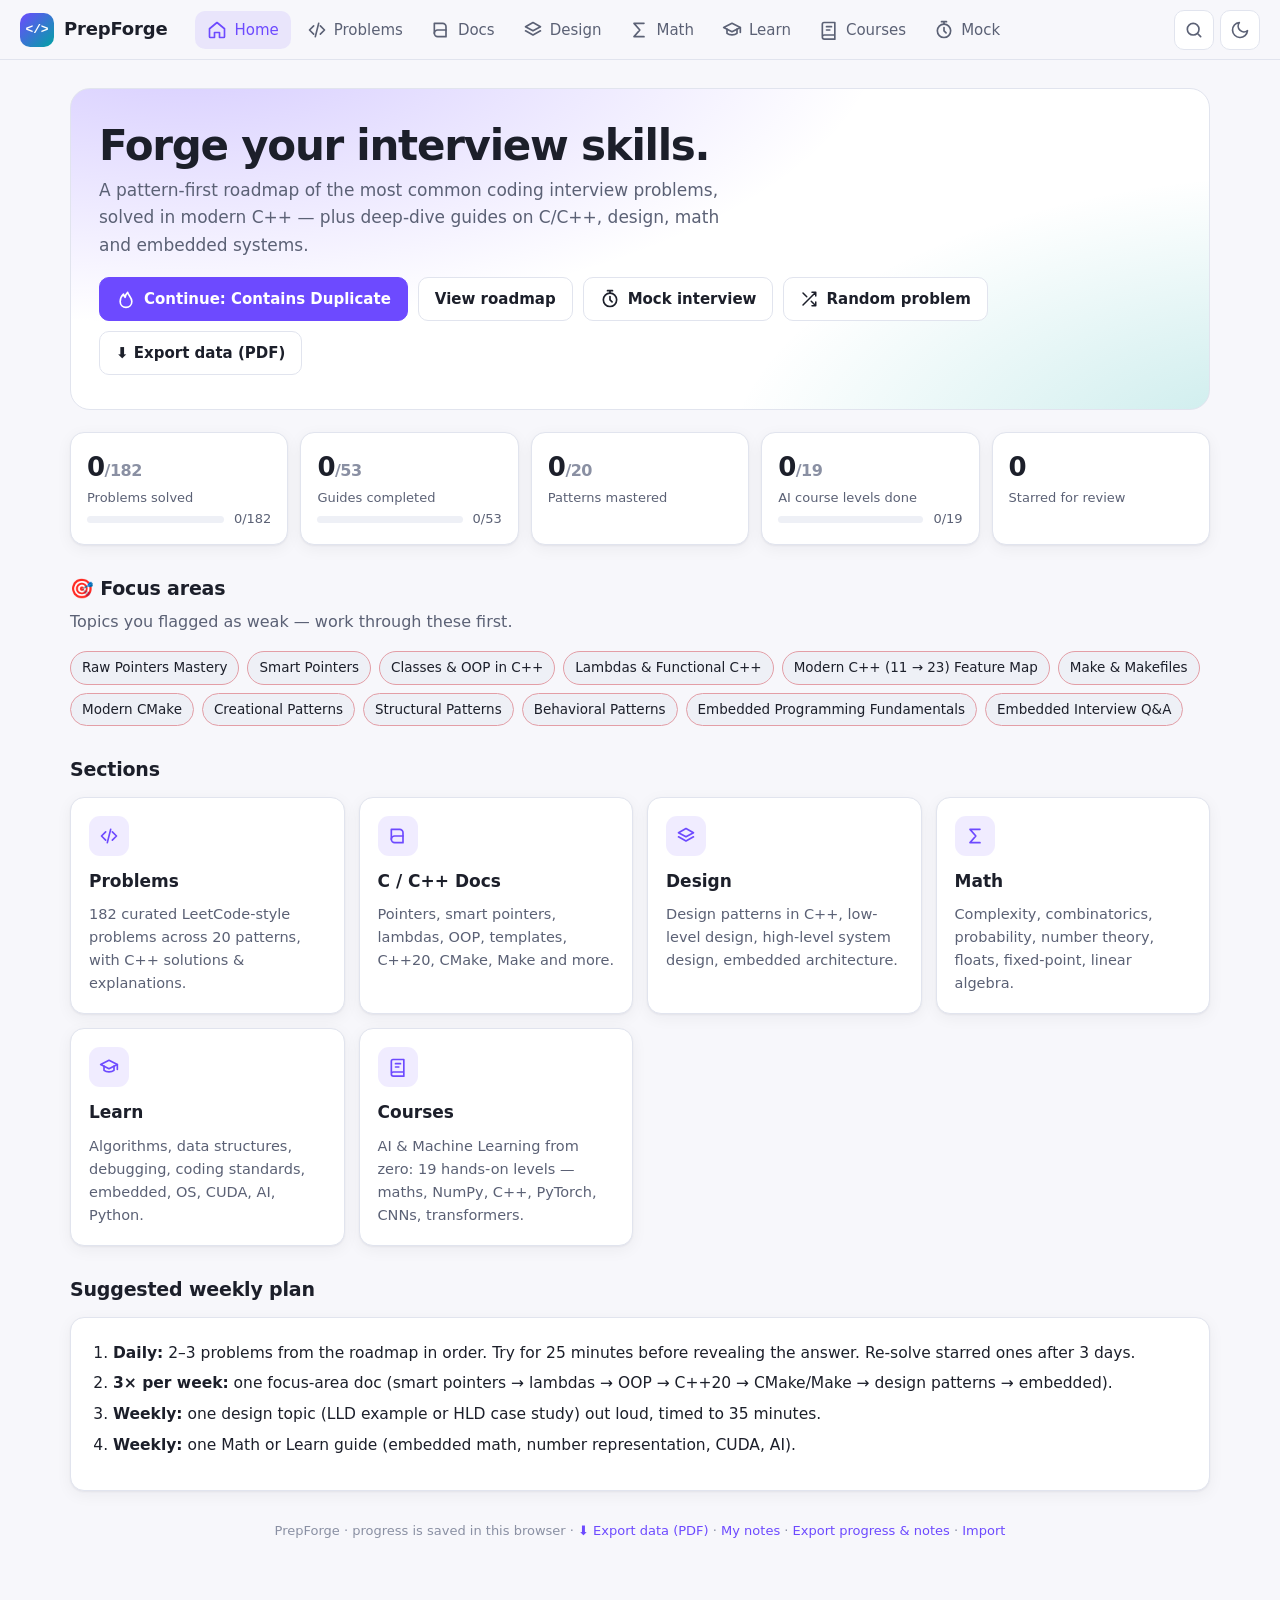
==== commit a41b0a17: "Add Export data: download the whole site as a formatted PDF book - New #/export page (linked from ho" ====
--- a/index.html
+++ b/index.html
@@ -59,6 +59,7 @@
   <noscript><p style="padding:2rem">PrepForge needs JavaScript enabled.</p></noscript>
   <script src="js/manifest.js"></script>
   <script src="js/markdown.js"></script>
+  <script src="js/content.js"></script>
   <script src="js/app.js"></script>
 </body>
 </html>
--- a/css/style.css
+++ b/css/style.css
@@ -426,3 +426,38 @@
   .mock-bar .btn-sm { padding: 6px 10px; white-space: nowrap; }
   .hide-sm { display: none; }
 }
+
+/* ---- v3: readable code ---- */
+.codeblock pre { font-size: 14.5px; line-height: 1.8; padding: 18px 20px; }
+.tk-com { font-style: normal; }
+:root .tk-com { color: #5f6b85; }
+[data-theme="dark"] .tk-com { color: #8b95b8; }
+@media (max-width: 600px) { .codeblock pre { font-size: 13px; line-height: 1.7; padding: 14px; } }
+.tab-hint { font-size: 13px; margin: 6px 0 0; }
+.approach-pane h3, .approach-pane h4 { margin-top: 22px; }
+/* ---- v3: nav ---- */
+@media (max-width: 1180px) and (min-width: 861px) { .topnav a svg { display: none; } .topnav a { padding: 7px 9px; } .topnav { margin-left: 4px; gap: 2px; } }
+.bottomnav button { flex: 1; display: flex; flex-direction: column; align-items: center; justify-content: center; gap: 3px; color: var(--text-faint); font-size: 11px; font-weight: 600; background: none; border: 0; }
+.bottomnav button.active { color: var(--accent); }
+.more-sheet { position: fixed; inset: 0; z-index: 70; background: rgba(8, 10, 20, .45); display: flex; align-items: flex-end; }
+.more-sheet[hidden] { display: none; }
+.more-panel { width: 100%; background: var(--bg-elev); border-top: 1px solid var(--border); border-radius: 18px 18px 0 0; padding: 10px 10px calc(var(--bottomnav-h) + 12px + env(safe-area-inset-bottom)); display: grid; grid-template-columns: 1fr 1fr; gap: 8px; }
+.more-panel a { display: flex; align-items: center; gap: 10px; padding: 14px; border-radius: 12px; background: var(--bg-soft); color: var(--text); font-weight: 600; }
+.more-panel a.active { color: var(--accent); background: var(--accent-soft); }
+.more-panel a:hover { text-decoration: none; }
+
+/* ---- v4: collapsible blocks in articles (exercise solutions) ---- */
+.prose details.md-details { border: 1px solid var(--border); border-radius: 12px; margin: 14px 0; background: var(--surface-2, var(--surface)); }
+.prose details.md-details > summary { cursor: pointer; padding: 12px 16px; font-weight: 600; list-style: none; user-select: none; }
+.prose details.md-details > summary::-webkit-details-marker { display: none; }
+.prose details.md-details > summary::before { content: '▸'; display: inline-block; width: 1.2em; transition: transform .15s; color: var(--accent); }
+.prose details.md-details[open] > summary::before { transform: rotate(90deg); }
+.prose .md-details-body { padding: 0 16px 8px; border-top: 1px solid var(--border); }
+.prose li.task-item { list-style: none; margin-left: -1.2em; }
+.prose .task-box { display: inline-block; width: 1em; height: 1em; border: 2px solid var(--accent); border-radius: 4px; margin-right: .55em; vertical-align: -0.15em; }
+.prose .task-box.done { background: var(--accent); }
+
+/* Export data page */
+.export-main { border-color: var(--accent); background: linear-gradient(135deg, var(--accent-soft), transparent 70%), var(--bg-elev); margin-bottom: 8px; }
+.export-here { border-color: var(--accent); }
+.export-main .btn, .card .btn-row .btn { white-space: nowrap; }
